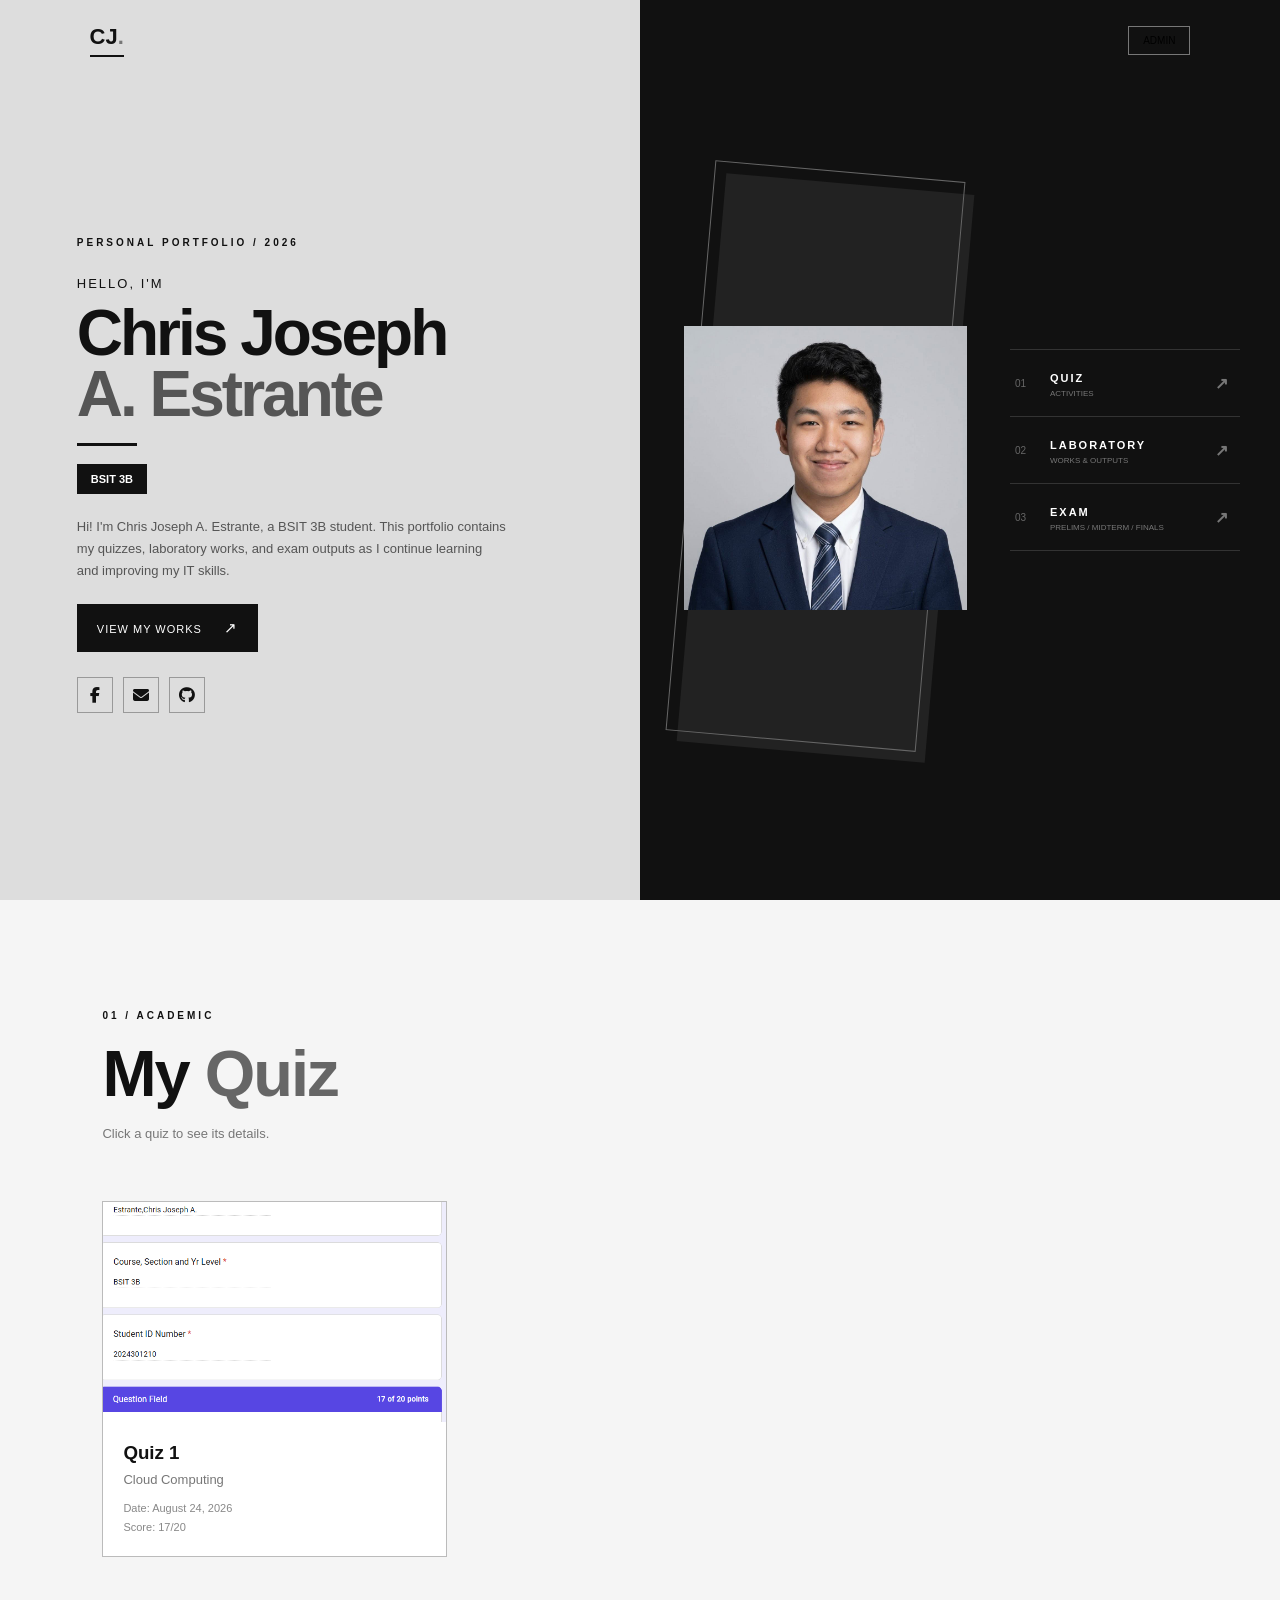
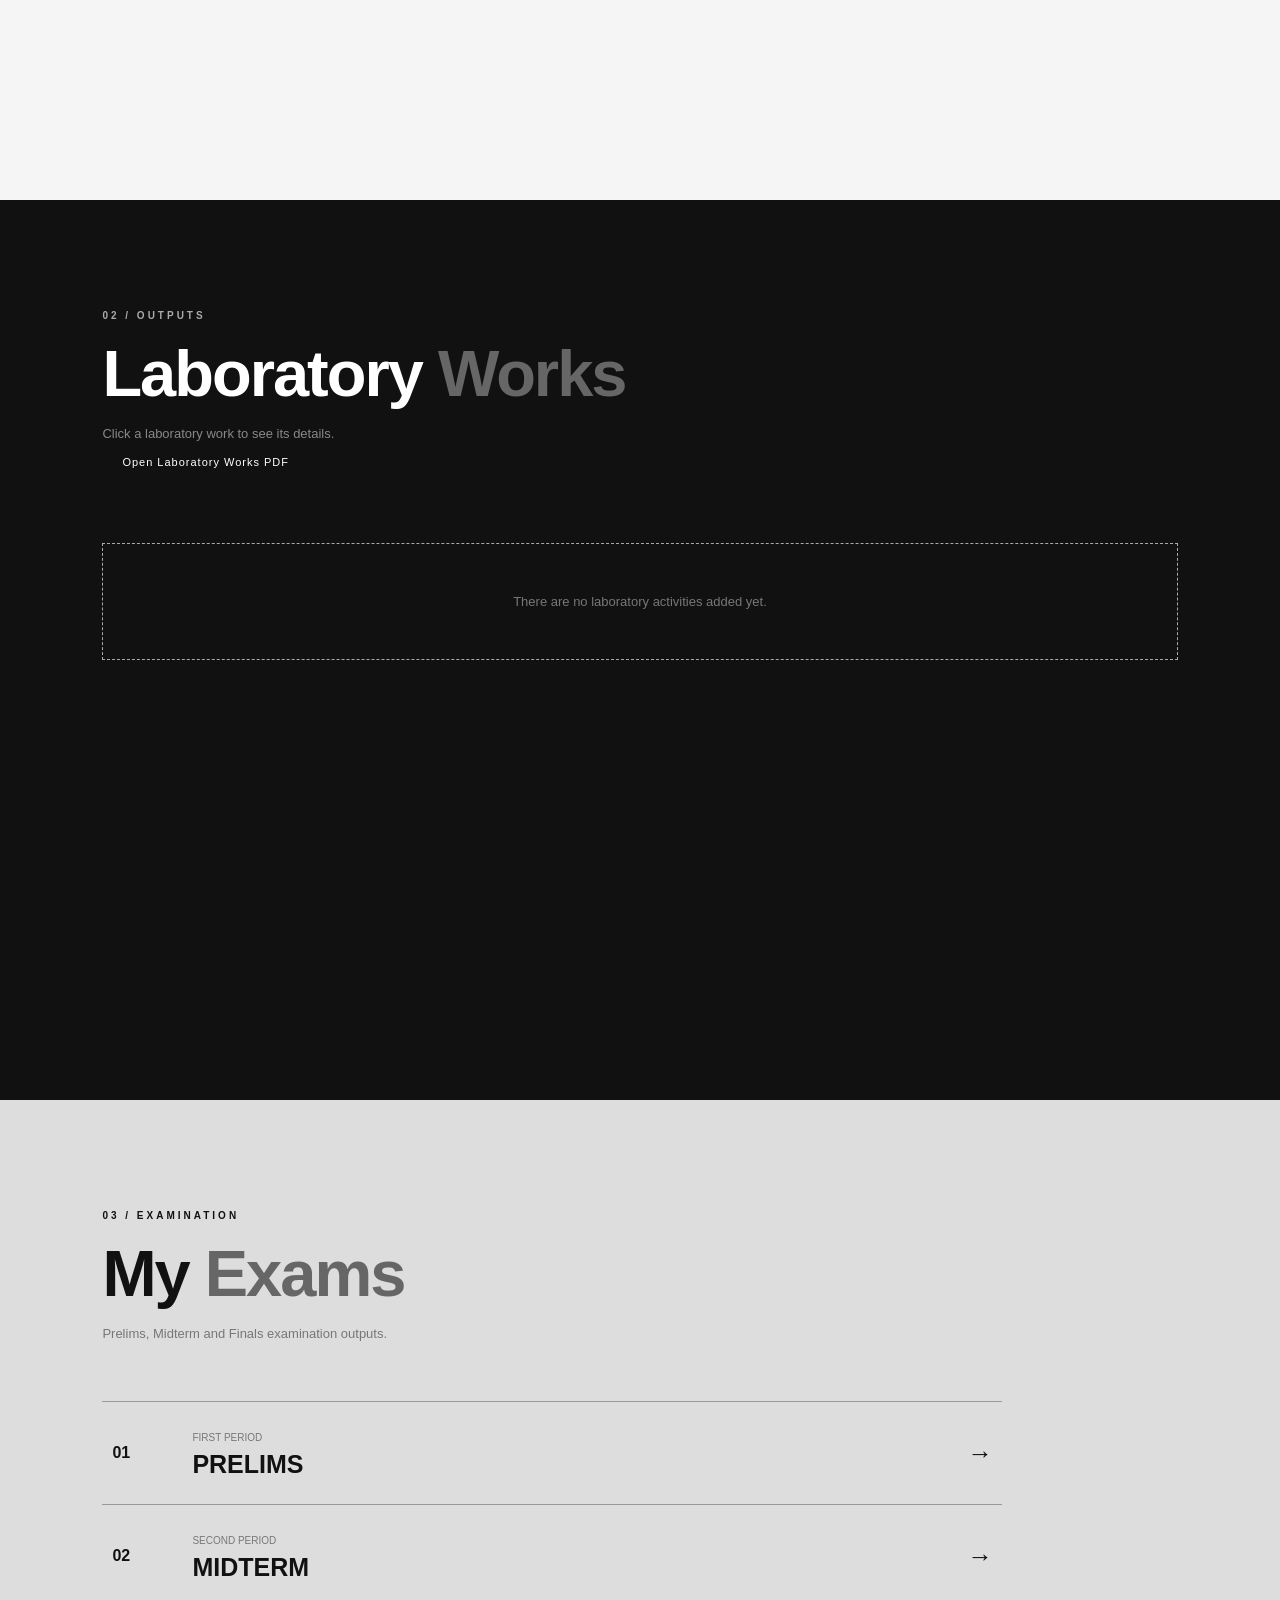
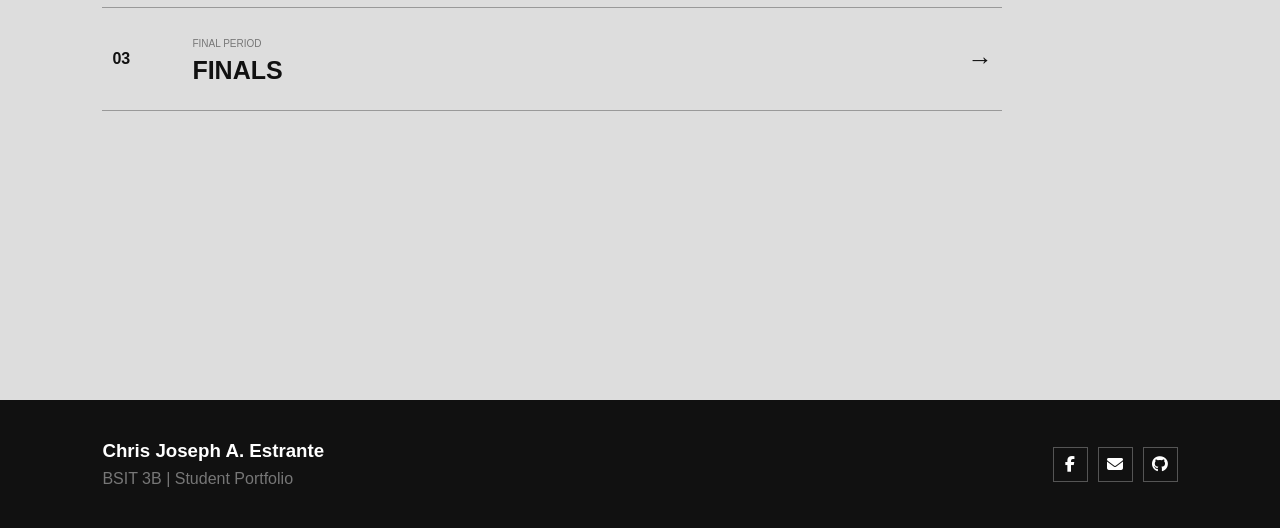
==== MyPortfolio-main/index.html @ 3bdde9f1 "Add files via upload" ====
<!DOCTYPE html>
<html lang="en">
<head>
 
  <title>Chris Joseph A. Estrante</title>
  <link rel="stylesheet" href="style.css">
  <link rel="stylesheet" href="https://cdnjs.cloudflare.com/ajax/libs/font-awesome/6.5.2/css/all.min.css">

</head>
<body>

<header>
  <div class="logo">CJ<span>.</span></div>
  <button class="admin-login" onclick="openLogin()">ADMIN</button>
</header>

<section class="home" id="home">
  <div class="home-text">
    <p class="small-title">PERSONAL PORTFOLIO / 2026</p>
    <p class="hello">HELLO, I'M</p>
    <h1>Chris Joseph <span>A. Estrante</span></h1>
    <div class="line"></div>
    <h4>BSIT 3B</h4>
    <p class="intro">
      Hi! I'm Chris Joseph A. Estrante, a BSIT 3B student.
      This portfolio contains my quizzes, laboratory works, and exam outputs as I continue learning and improving my IT skills.
    </p>

    <a href="#quiz" class="button">VIEW MY WORKS <span>↗</span></a>

    <div class="socials">
      <a href="https://www.facebook.com/chris.joseph.anonuevo" target="_blank"><i class="fa-brands fa-facebook-f"></i></a>
      <a href="mailto:chrisjosephestrante@gmail.com"><i class="fa-solid fa-envelope"></i></a>
      <a href="https://github.com/cjaestrante-max" target="_blank"><i class="fa-brands fa-github"></i></a>
    </div>
  </div>

  <div class="black-side">
    <div class="photo-area">
      <div class="photo-shape"></div>
      <img src="images/profile.png" alt="Chris Joseph A. Estrante">
    </div>

    <div class="quick-menu">
      <a href="#quiz">
        <span>01</span>
        <div><b>QUIZ</b><small>ACTIVITIES</small></div>
        <strong>↗</strong>
      </a>

      <a href="#laboratory">
        <span>02</span>
        <div><b>LABORATORY</b><small>WORKS & OUTPUTS</small></div>
        <strong>↗</strong>
      </a>

      <a href="#exam">
        <span>03</span>
        <div><b>EXAM</b><small>PRELIMS / MIDTERM / FINALS</small></div>
        <strong>↗</strong>
      </a>
    </div>
  </div>
</section>

<section class="section" id="quiz">
  <p class="number">01 / ACADEMIC</p>
  <h2>My <span>Quiz</span></h2>
  <p class="desc">Click a quiz to see its details.</p>

  <div class="cards" id="quizList"></div>
</section>

<section class="section laboratory" id="laboratory">
  <p class="number">02 / OUTPUTS</p>
  <h2>Laboratory <span>Works</span></h2>
  <p class="desc">Click a laboratory work to see its details.</p>
  <a href="files/Estrante Labaratory.pdf" target="_blank" class="button">Open Laboratory Works PDF</a>
  </div>
  <div class="cards" id="labList"></div>
</section>

<section class="section exam" id="exam">
  <p class="number">03 / EXAMINATION</p>
  <h2>My <span>Exams</span></h2>
  <p class="desc">Prelims, Midterm and Finals examination outputs.</p>

  <div class="exam-list">
    <div class="exam-card" onclick="openExam('Prelims')">
      <b>01</b>
      <div><small>FIRST PERIOD</small><h3>PRELIMS</h3></div>
      <strong>→</strong>
    </div>

    <div class="exam-card" onclick="openExam('Midterm')">
      <b>02</b>
      <div><small>SECOND PERIOD</small><h3>MIDTERM</h3></div>
      <strong>→</strong>
    </div>

    <div class="exam-card" onclick="openExam('Finals')">
      <b>03</b>
      <div><small>FINAL PERIOD</small><h3>FINALS</h3></div>
      <strong>→</strong>
    </div>
  </div>
</section>


<div class="modal" id="loginModal">
  <div class="form-box">
    <button class="close" onclick="closeLogin()">×</button>
    <p>ADMIN</p>
    <h2>Admin Login</h2>

    <label>Password</label>
    <input type="password" id="adminPassword" placeholder="Enter password">

    <button class="add-btn" onclick="loginAdmin()">LOGIN</button>
  </div>
</div>


<div class="modal" id="form">
  <div class="form-box">
    <button class="close" onclick="closeForm()">×</button>

    <p id="formType">QUIZ</p>
    <h2 id="formTitle">Add Quiz</h2>

    <label>Picture / Screenshot</label>
    <input type="file" id="picture" accept="image/*">

    <label>Title</label>
    <input type="text" id="title" placeholder="Example: Quiz 1">

    <label>Course</label>
    <input type="text" id="course" placeholder="Example: Cloud Computing">

    <label>Date Submission</label>
    <input type="date" id="submissionDate">

    <label>Score</label>
    <input type="text" id="score" placeholder="Example: 17/20">

    <label>Overview</label>
    <textarea id="description" placeholder="Write something about your output"></textarea>

    <button class="add-btn" onclick="addOutput()">ADD OUTPUT</button>
  </div>
</div>


<div class="modal" id="examForm">
  <div class="form-box">
    <button class="close" onclick="closeExam()">×</button>

    <p>EXAMINATION</p>
    <h2 id="examTitle">PRELIMS</h2>

    <div id="examList"></div>

    <button class="add-btn admin-only" id="examAddButton" onclick="addExam()">+ ADD EXAM OUTPUT</button>

    <input type="file" id="examPicture" accept="image/*" hidden>
  </div>
</div>


<div class="modal" id="detailModal">
  <div class="form-box detail-box">
    <button class="close" onclick="closeDetails()">×</button>

    <p id="detailType">QUIZ</p>
    <h2 id="detailTitle">Quiz 1</h2>

    <div id="detailImageContainer"></div>

    <div class="details">
      <p><b>Course:</b> <span id="detailCourse"></span></p>
      <p><b>Date Submission:</b> <span id="detailDate"></span></p>
      <p><b>Score:</b> <span id="detailScore"></span></p>
      <p><b>Overview:</b> <span id="detailDescription"></span></p>
    </div>

    <button class="add-btn remove-detail" id="detailRemove" onclick="deleteCurrentOutput()">REMOVE</button>
  </div>
</div>


<div class="image-viewer" id="imageViewer" onclick="closeImage()">
  <button class="viewer-close" onclick="closeImage()">×</button>
  <img id="bigImage" src="" alt="Full Output">
</div>

<footer>
  <div>
    <h3>Chris Joseph A. Estrante</h3>
    <p>BSIT 3B | Student Portfolio</p>
  </div>

  <div class="footer-socials">
    <a href="https://www.facebook.com/chris.joseph.anonuevo" target="_blank"><i class="fa-brands fa-facebook-f"></i></a>
    <a href="mailto:chrisjosephestrante@gmail.com"><i class="fa-solid fa-envelope"></i></a>
    <a href="https://github.com/cjaestrante-max" target="_blank"><i class="fa-brands fa-github"></i></a>
  </div>

<script src="script.js"></script>
</body>
</html>
---- MyPortfolio-main/style.css ----
* {
  margin: 0;
  padding: 0;
  box-sizing: border-box;
  scroll-behavior: smooth;
}

body {
  font-family: Arial, sans-serif;
  background: #f5f5f5;
  color: #111;
}

header {
  height: 80px;
  padding: 0 7%;
  display: flex;
  align-items: center;
  justify-content: space-between;
  position: absolute;
  width: 100%;
  z-index: 10;
}

.logo {
  font-size: 22px;
  font-weight: bold;
  border-bottom: 2px solid #111;
  padding-bottom: 5px;
}

.logo span {
  color: #777;
}

.admin-login {
  background: transparent;
  border: 1px solid #777;
  padding: 8px 14px;
  font-size: 10px;
  cursor: pointer;
}

.admin-login:hover {
  background: #111;
  color: white;
}

.home {
  min-height: 100vh;
  display: grid;
  grid-template-columns: 50% 50%;
  background: #ddd;
  position: relative;
  overflow: hidden;
}

.home-text {
  padding: 120px 8% 70px 12%;
  display: flex;
  flex-direction: column;
  justify-content: center;
  position: relative;
  z-index: 3;
}

.small-title {
  font-size: 10px;
  letter-spacing: 3px;
  font-weight: bold;
  margin-bottom: 28px;
}

.hello {
  font-size: 13px;
  letter-spacing: 2px;
}

.home h1 {
  font-size: 64px;
  line-height: .95;
  margin: 12px 0 18px;
  letter-spacing: -3px;
}

.home h1 span {
  display: block;
  color: #555;
}

.line {
  width: 60px;
  height: 3px;
  background: #111;
  margin-bottom: 18px;
}

.home h4 {
  background: #111;
  color: white;
  padding: 9px 14px;
  width: fit-content;
  font-size: 11px;
}

.intro {
  max-width: 430px;
  color: #555;
  line-height: 1.7;
  font-size: 13px;
  margin: 22px 0;
}

.button {
  display: inline-block;
  background: #111;
  color: white;
  text-decoration: none;
  padding: 15px 20px;
  width: fit-content;
  font-size: 11px;
  letter-spacing: 1px;
}

.button span {
  margin-left: 18px;
  font-size: 15px;
}

.socials {
  display: flex;
  gap: 10px;
  margin-top: 25px;
}

.socials a {
  width: 36px;
  height: 36px;
  border: 1px solid #999;
  color: #111;
  display: flex;
  align-items: center;
  justify-content: center;
  text-decoration: none;
}

.socials a:hover {
  background: #111;
  color: white;
}

.black-side {
  background: #111;
  min-height: 100vh;
  position: relative;
  color: white;
  overflow: hidden;
}

.photo-area {
  position: absolute;
  left: 2%;
  top: 52%;
  transform: translateY(-50%);
  width: 54%;
  height: 72%;
  display: flex;
  align-items: center;
  justify-content: center;
  z-index: 2;
}

.photo-shape {
  position: absolute;
  width: 72%;
  height: 88%;
  background: #222;
  transform: rotate(5deg);
}

.photo-shape::before {
  content: "";
  position: absolute;
  width: 100%;
  height: 100%;
  border: 1px solid #666;
  left: -12px;
  top: -12px;
}

.photo-area img {
  width: 82%;
  height: 94%;
  object-fit: contain;
  position: relative;
  z-index: 2;
}

.quick-menu {
  position: absolute;
  right: 40px;
  top: 50%;
  transform: translateY(-50%);
  width: 230px;
  z-index: 4;
}

.quick-menu a {
  display: grid;
  grid-template-columns: 35px 1fr 20px;
  align-items: center;
  padding: 18px 5px;
  border-bottom: 1px solid #333;
  color: white;
  text-decoration: none;
  transition: .2s;
}

.quick-menu a:first-child {
  border-top: 1px solid #333;
}

.quick-menu a:hover {
  padding-left: 12px;
  background: #222;
}

.quick-menu span {
  color: #666;
  font-size: 10px;
}

.quick-menu b {
  font-size: 11px;
  letter-spacing: 2px;
}

.quick-menu small {
  display: block;
  color: #777;
  font-size: 8px;
  margin-top: 3px;
}

.quick-menu strong {
  color: #777;
}

.section {
  min-height: 100vh;
  padding: 110px 8%;
}

.number {
  font-size: 10px;
  letter-spacing: 3px;
  font-weight: bold;
}

.section h2 {
  font-size: 65px;
  margin: 15px 0;
  letter-spacing: -2px;
}

.section h2 span {
  color: #666;
}

.desc {
  color: #777;
  font-size: 13px;
}

.cards {
  display: grid;
  grid-template-columns: repeat(3, 1fr);
  gap: 20px;
  margin-top: 60px;
}

.add-card {
  min-height: 250px;
  border: 1px solid #bbb;
  display: flex;
  flex-direction: column;
  align-items: center;
  justify-content: center;
  text-align: center;
  cursor: pointer;
}

.add-card:hover {
  background: #111;
  color: white;
}

.add-card p {
  color: #777;
  margin-top: 10px;
  font-size: 12px;
}

.plus {
  font-size: 35px;
  margin-bottom: 15px;
}

.output-card {
  border: 1px solid #bbb;
  background: white;
  position: relative;
  overflow: hidden;
  cursor: pointer;
  transition: .2s;
}

.output-card:hover {
  transform: translateY(-4px);
  box-shadow: 0 8px 20px rgba(0,0,0,.12);
}

.output-card img {
  width: 100%;
  height: 220px;
  object-fit: cover;
  display: block;
}

.no-picture {
  height: 220px;
  background: #ddd;
  display: flex;
  align-items: center;
  justify-content: center;
  color: #777;
  font-size: 12px;
}

.output-info {
  padding: 20px;
}

.output-info h3 {
  margin-bottom: 8px;
}

.output-info p {
  color: #777;
  font-size: 13px;
}

.output-meta {
  color: #888;
  font-size: 11px;
  line-height: 1.7;
  margin-top: 12px;
}

.laboratory {
  background: #111;
  color: white;
}

.laboratory .desc {
  color: #888;
}

.laboratory .number {
  color: #aaa;
}

.laboratory .add-card {
  background: #111;
  border-color: #444;
}

.laboratory .add-card:hover {
  background: white;
  color: #111;
}

.laboratory .output-card {
  background: #181818;
  border-color: #444;
}

.laboratory .output-info p,
.laboratory .output-meta {
  color: #999;
}

.laboratory .no-picture {
  background: #222;
}

.empty-message {
  grid-column: 1 / -1;
  border: 1px dashed #aaa;
  padding: 50px 20px;
  text-align: center;
  color: #777;
  font-size: 13px;
}

.exam {
  background: #ddd;
}

.exam-list {
  margin-top: 60px;
  max-width: 900px;
}

.exam-card {
  display: grid;
  grid-template-columns: 80px 1fr 50px;
  align-items: center;
  padding: 25px 10px;
  border-top: 1px solid #999;
  cursor: pointer;
}

.exam-card:last-child {
  border-bottom: 1px solid #999;
}

.exam-card:hover {
  background: #ccc;
}

.exam-card small {
  color: #777;
  font-size: 10px;
}

.exam-card h3 {
  margin-top: 5px;
  font-size: 25px;
}

.exam-card strong {
  font-size: 25px;
  text-align: right;
}

.modal {
  display: none;
  position: fixed;
  inset: 0;
  background: rgba(0,0,0,.75);
  align-items: center;
  justify-content: center;
  z-index: 20;
}

.modal.show {
  display: flex;
}

.form-box {
  background: white;
  width: 90%;
  max-width: 500px;
  padding: 35px;
  position: relative;
  max-height: 90vh;
  overflow-y: auto;
}

.form-box h2 {
  margin: 10px 0 25px;
}

.form-box label {
  display: block;
  font-size: 12px;
  font-weight: bold;
  margin: 15px 0 7px;
}

.form-box input,
.form-box textarea {
  width: 100%;
  padding: 12px;
  border: 1px solid #bbb;
}

.form-box textarea {
  height: 90px;
  resize: none;
}

.close {
  position: absolute;
  right: 15px;
  top: 10px;
  background: none;
  border: none;
  font-size: 28px;
  cursor: pointer;
}

.add-btn {
  margin-top: 20px;
  background: #111;
  color: white;
  border: none;
  padding: 13px 20px;
  cursor: pointer;
}

.detail-image {
  width: 100%;
  max-height: 400px;
  object-fit: contain;
  margin-bottom: 20px;
  cursor: pointer;
  background: #eee;
}

.detail-no-image {
  height: 150px;
  background: #ddd;
  display: flex;
  align-items: center;
  justify-content: center;
  color: #777;
  margin-bottom: 20px;
}

.details p {
  margin: 12px 0;
  color: #555;
  line-height: 1.5;
}

.remove-detail {
  background: #8b0000;
}

.exam-output {
  border: 1px solid #ccc;
  margin-bottom: 15px;
  background: white;
  padding-bottom: 15px;
  cursor: pointer;
}

.exam-output img {
  width: 100%;
  max-height: 250px;
  object-fit: cover;
  display: block;
}

.exam-output h4 {
  padding: 12px 15px 5px;
}

.exam-output p {
  padding: 0 15px;
  color: #777;
  font-size: 12px;
}

.exam-no-picture {
  height: 150px;
  background: #ddd;
  display: flex;
  justify-content: center;
  align-items: center;
  color: #777;
}

.exam-remove {
  margin: 12px 15px 0;
  padding: 8px 12px;
  background: #111;
  color: white;
  border: none;
  cursor: pointer;
}

.image-viewer {
  display: none;
  position: fixed;
  inset: 0;
  background: rgba(0,0,0,.92);
  align-items: center;
  justify-content: center;
  padding: 40px;
  z-index: 50;
}

.image-viewer.show {
  display: flex;
}

.image-viewer img {
  max-width: 95%;
  max-height: 90vh;
  object-fit: contain;
}

.viewer-close {
  position: absolute;
  top: 20px;
  right: 30px;
  background: none;
  border: none;
  color: white;
  font-size: 40px;
  cursor: pointer;
}

footer {
  background: #111;
  color: white;
  padding: 40px 8%;
  display: flex;
  justify-content: space-between;
  align-items: center;
}

footer p {
  color: #777;
  margin-top: 8px;
}

.footer-socials {
  display: flex;
  gap: 10px;
}

.footer-socials a {
  color: white;
  border: 1px solid #555;
  width: 35px;
  height: 35px;
  display: flex;
  align-items: center;
  justify-content: center;
  text-decoration: none;
}

.admin-only {
  display: none;
}

body.admin-mode .admin-only {
  display: flex;
}

@media (max-width: 1000px) {
  .home {
    grid-template-columns: 50% 50%;
  }

  .home h1 {
    font-size: 50px;
  }

  .photo-area {
    left: -45px;
  }

  .photo-area img {
    width: 300px;
    height: 430px;
  }

  .quick-menu {
    right: 20px;
    width: 190px;
  }
}

@media (max-width: 800px) {
  .home {
    display: flex;
    flex-direction: column;
  }

  .home-text {
    padding: 120px 8% 50px;
  }

  .home h1 {
    font-size: 45px;
  }

  .black-side {
    min-height: 650px;
  }

  .photo-area {
    left: 50%;
    top: 45%;
    transform: translate(-50%,-50%);
  }

  .photo-area img {
    width: 280px;
    height: 390px;
  }

  .quick-menu {
    top: auto;
    bottom: 25px;
    right: 8%;
    width: 84%;
    transform: none;
  }

  .cards {
    grid-template-columns: 1fr;
  }

  .section {
    padding: 80px 6%;
  }

  .section h2 {
    font-size: 48px;
  }

  footer {
    flex-direction: column;
    gap: 25px;
    text-align: center;
  }
}
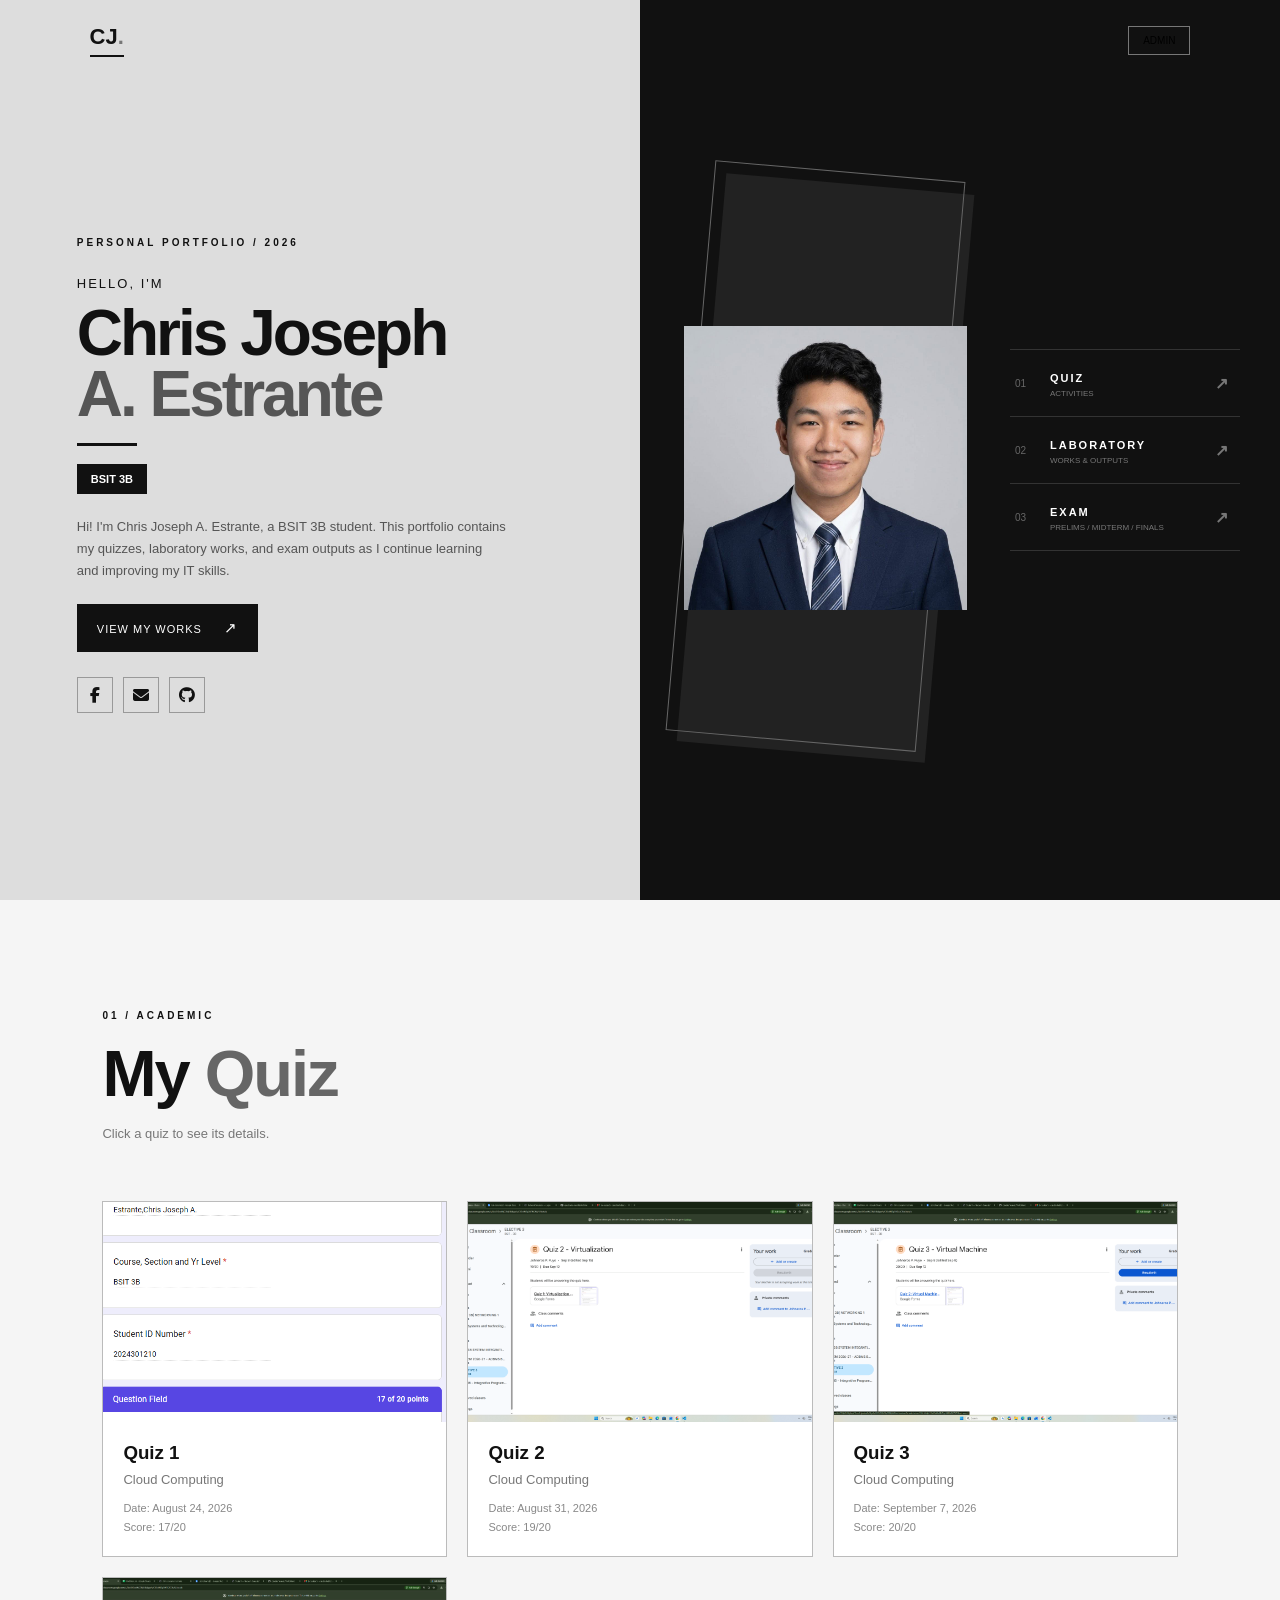
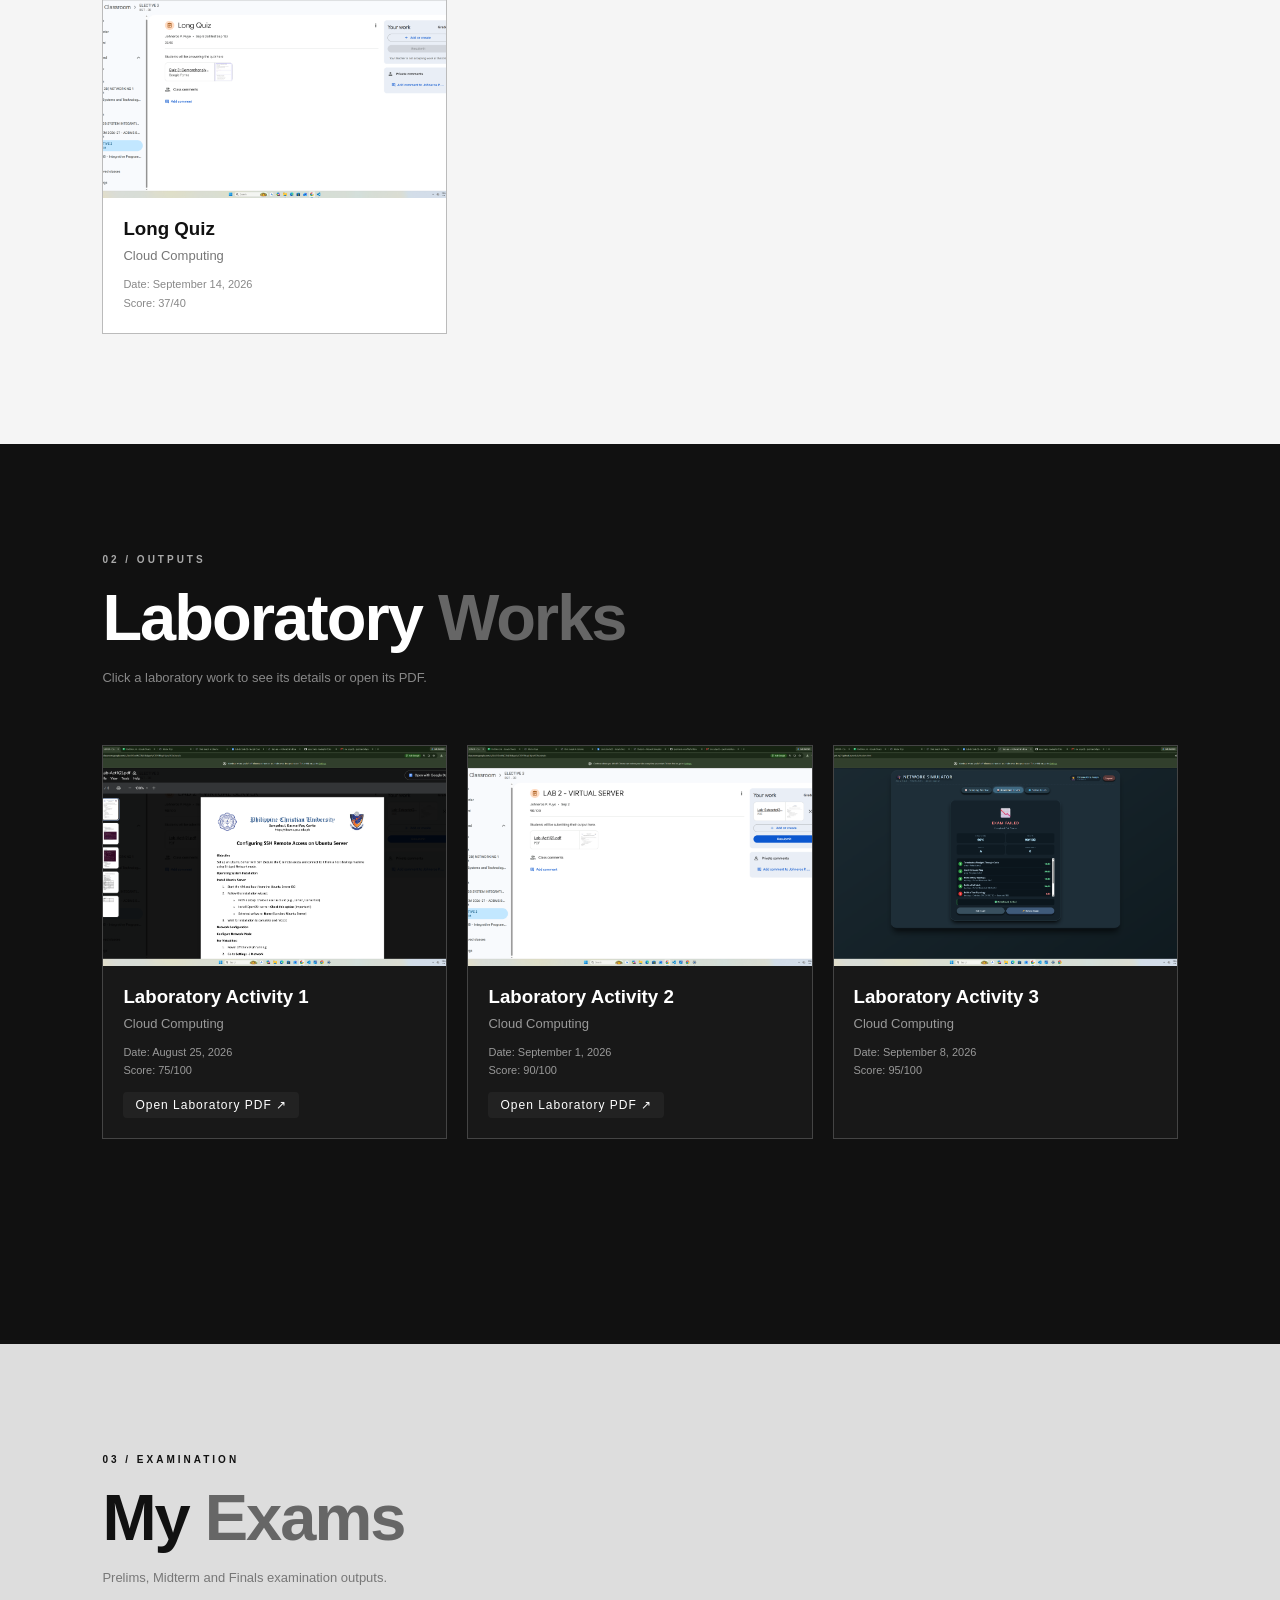
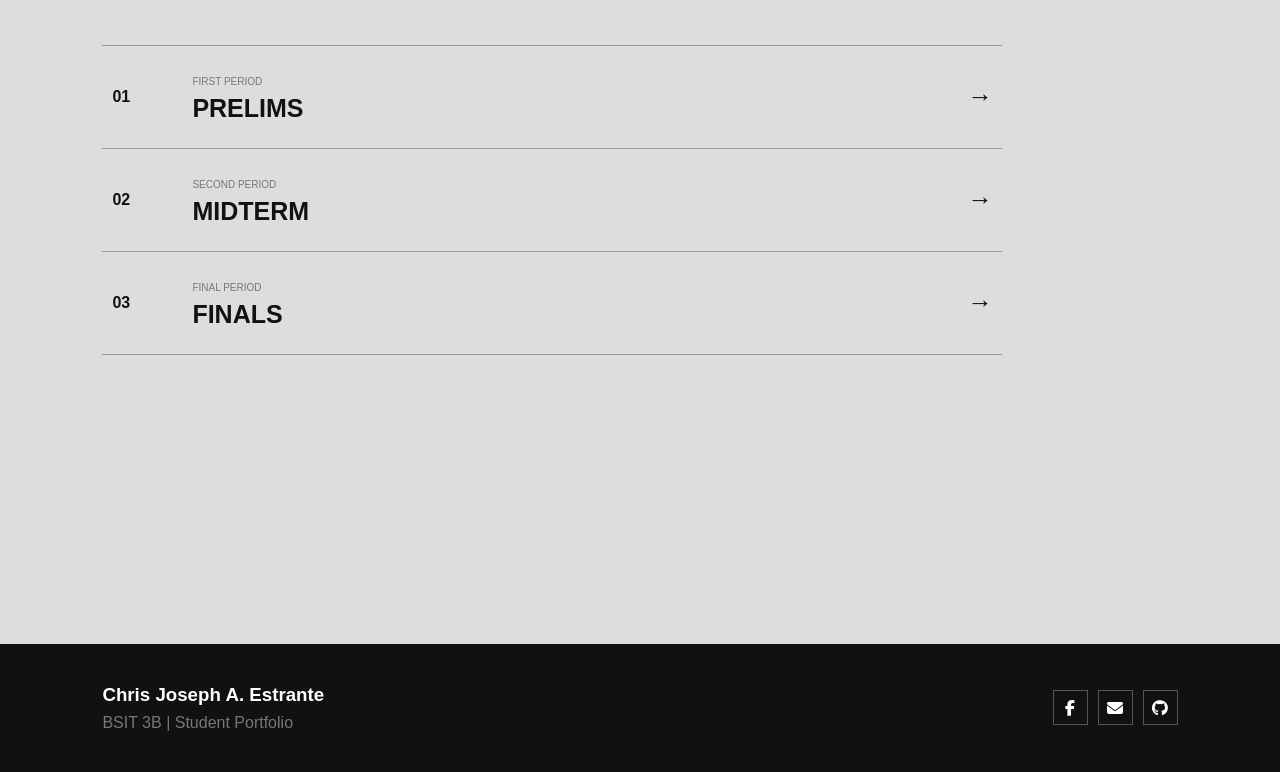
==== commit 7ef33753: "Update portfolio" ====
--- a/MyPortfolio-main/index.html
+++ b/MyPortfolio-main/index.html
@@ -1,209 +1,205 @@
 <!DOCTYPE html>
 <html lang="en">
 <head>
- 
-  <title>Chris Joseph A. Estrante</title>
-  <link rel="stylesheet" href="style.css">
-  <link rel="stylesheet" href="https://cdnjs.cloudflare.com/ajax/libs/font-awesome/6.5.2/css/all.min.css">
-
+<meta charset="UTF-8">
+<meta name="viewport" content="width=device-width, initial-scale=1.0">
+<title>Chris Joseph A. Estrante</title>
+<link rel="stylesheet" href="style.css">
+<link rel="stylesheet" href="https://cdnjs.cloudflare.com/ajax/libs/font-awesome/6.5.2/css/all.min.css">
 </head>
 <body>
 
 <header>
-  <div class="logo">CJ<span>.</span></div>
-  <button class="admin-login" onclick="openLogin()">ADMIN</button>
+<div class="logo">CJ<span>.</span></div>
+<button class="admin-login" onclick="openLogin()">ADMIN</button>
 </header>
 
 <section class="home" id="home">
-  <div class="home-text">
-    <p class="small-title">PERSONAL PORTFOLIO / 2026</p>
-    <p class="hello">HELLO, I'M</p>
-    <h1>Chris Joseph <span>A. Estrante</span></h1>
-    <div class="line"></div>
-    <h4>BSIT 3B</h4>
-    <p class="intro">
-      Hi! I'm Chris Joseph A. Estrante, a BSIT 3B student.
-      This portfolio contains my quizzes, laboratory works, and exam outputs as I continue learning and improving my IT skills.
-    </p>
-
-    <a href="#quiz" class="button">VIEW MY WORKS <span>↗</span></a>
-
-    <div class="socials">
-      <a href="https://www.facebook.com/chris.joseph.anonuevo" target="_blank"><i class="fa-brands fa-facebook-f"></i></a>
-      <a href="mailto:chrisjosephestrante@gmail.com"><i class="fa-solid fa-envelope"></i></a>
-      <a href="https://github.com/cjaestrante-max" target="_blank"><i class="fa-brands fa-github"></i></a>
-    </div>
-  </div>
-
-  <div class="black-side">
-    <div class="photo-area">
-      <div class="photo-shape"></div>
-      <img src="images/profile.png" alt="Chris Joseph A. Estrante">
-    </div>
-
-    <div class="quick-menu">
-      <a href="#quiz">
-        <span>01</span>
-        <div><b>QUIZ</b><small>ACTIVITIES</small></div>
-        <strong>↗</strong>
-      </a>
-
-      <a href="#laboratory">
-        <span>02</span>
-        <div><b>LABORATORY</b><small>WORKS & OUTPUTS</small></div>
-        <strong>↗</strong>
-      </a>
-
-      <a href="#exam">
-        <span>03</span>
-        <div><b>EXAM</b><small>PRELIMS / MIDTERM / FINALS</small></div>
-        <strong>↗</strong>
-      </a>
-    </div>
-  </div>
+<div class="home-text">
+<p class="small-title">PERSONAL PORTFOLIO / 2026</p>
+<p class="hello">HELLO, I'M</p>
+<h1>Chris Joseph <span>A. Estrante</span></h1>
+<div class="line"></div>
+<h4>BSIT 3B</h4>
+<p class="intro">
+Hi! I'm Chris Joseph A. Estrante, a BSIT 3B student.
+This portfolio contains my quizzes, laboratory works, and exam outputs as I continue learning and improving my IT skills.
+</p>
+
+<a href="#quiz" class="button">VIEW MY WORKS <span>↗</span></a>
+
+<div class="socials">
+<a href="https://www.facebook.com/chris.joseph.anonuevo" target="_blank"><i class="fa-brands fa-facebook-f"></i></a>
+<a href="mailto:chrisjosephestrante@gmail.com"><i class="fa-solid fa-envelope"></i></a>
+<a href="https://github.com/cjaestrante-max" target="_blank"><i class="fa-brands fa-github"></i></a>
+</div>
+</div>
+
+<div class="black-side">
+<div class="photo-area">
+<div class="photo-shape"></div>
+<img src="images/profile.png" alt="Chris Joseph A. Estrante">
+</div>
+
+<div class="quick-menu">
+<a href="#quiz">
+<span>01</span>
+<div><b>QUIZ</b><small>ACTIVITIES</small></div>
+<strong>↗</strong>
+</a>
+
+<a href="#laboratory">
+<span>02</span>
+<div><b>LABORATORY</b><small>WORKS & OUTPUTS</small></div>
+<strong>↗</strong>
+</a>
+
+<a href="#exam">
+<span>03</span>
+<div><b>EXAM</b><small>PRELIMS / MIDTERM / FINALS</small></div>
+<strong>↗</strong>
+</a>
+</div>
+</div>
 </section>
 
 <section class="section" id="quiz">
-  <p class="number">01 / ACADEMIC</p>
-  <h2>My <span>Quiz</span></h2>
-  <p class="desc">Click a quiz to see its details.</p>
-
-  <div class="cards" id="quizList"></div>
+<p class="number">01 / ACADEMIC</p>
+<h2>My <span>Quiz</span></h2>
+<p class="desc">Click a quiz to see its details.</p>
+
+<div class="cards" id="quizList"></div>
 </section>
 
 <section class="section laboratory" id="laboratory">
-  <p class="number">02 / OUTPUTS</p>
-  <h2>Laboratory <span>Works</span></h2>
-  <p class="desc">Click a laboratory work to see its details.</p>
-  <a href="files/Estrante Labaratory.pdf" target="_blank" class="button">Open Laboratory Works PDF</a>
-  </div>
-  <div class="cards" id="labList"></div>
+<p class="number">02 / OUTPUTS</p>
+<h2>Laboratory <span>Works</span></h2>
+<p class="desc">Click a laboratory work to see its details or open its PDF.</p>
+
+<div class="cards" id="labList"></div>
 </section>
 
 <section class="section exam" id="exam">
-  <p class="number">03 / EXAMINATION</p>
-  <h2>My <span>Exams</span></h2>
-  <p class="desc">Prelims, Midterm and Finals examination outputs.</p>
-
-  <div class="exam-list">
-    <div class="exam-card" onclick="openExam('Prelims')">
-      <b>01</b>
-      <div><small>FIRST PERIOD</small><h3>PRELIMS</h3></div>
-      <strong>→</strong>
-    </div>
-
-    <div class="exam-card" onclick="openExam('Midterm')">
-      <b>02</b>
-      <div><small>SECOND PERIOD</small><h3>MIDTERM</h3></div>
-      <strong>→</strong>
-    </div>
-
-    <div class="exam-card" onclick="openExam('Finals')">
-      <b>03</b>
-      <div><small>FINAL PERIOD</small><h3>FINALS</h3></div>
-      <strong>→</strong>
-    </div>
-  </div>
-</section>
-
+<p class="number">03 / EXAMINATION</p>
+<h2>My <span>Exams</span></h2>
+<p class="desc">Prelims, Midterm and Finals examination outputs.</p>
+
+<div class="exam-list">
+<div class="exam-card" onclick="openExam('Prelims')">
+<b>01</b>
+<div><small>FIRST PERIOD</small><h3>PRELIMS</h3></div>
+<strong>→</strong>
+</div>
+
+<div class="exam-card" onclick="openExam('Midterm')">
+<b>02</b>
+<div><small>SECOND PERIOD</small><h3>MIDTERM</h3></div>
+<strong>→</strong>
+</div>
+
+<div class="exam-card" onclick="openExam('Finals')">
+<b>03</b>
+<div><small>FINAL PERIOD</small><h3>FINALS</h3></div>
+<strong>→</strong>
+</div>
+</div>
+</section>
 
 <div class="modal" id="loginModal">
-  <div class="form-box">
-    <button class="close" onclick="closeLogin()">×</button>
-    <p>ADMIN</p>
-    <h2>Admin Login</h2>
-
-    <label>Password</label>
-    <input type="password" id="adminPassword" placeholder="Enter password">
-
-    <button class="add-btn" onclick="loginAdmin()">LOGIN</button>
-  </div>
-</div>
-
+<div class="form-box">
+<button class="close" onclick="closeLogin()">×</button>
+<p>ADMIN</p>
+<h2>Admin Login</h2>
+
+<label>Password</label>
+<input type="password" id="adminPassword" placeholder="Enter password">
+
+<button class="add-btn" onclick="loginAdmin()">LOGIN</button>
+</div>
+</div>
 
 <div class="modal" id="form">
-  <div class="form-box">
-    <button class="close" onclick="closeForm()">×</button>
-
-    <p id="formType">QUIZ</p>
-    <h2 id="formTitle">Add Quiz</h2>
-
-    <label>Picture / Screenshot</label>
-    <input type="file" id="picture" accept="image/*">
-
-    <label>Title</label>
-    <input type="text" id="title" placeholder="Example: Quiz 1">
-
-    <label>Course</label>
-    <input type="text" id="course" placeholder="Example: Cloud Computing">
-
-    <label>Date Submission</label>
-    <input type="date" id="submissionDate">
-
-    <label>Score</label>
-    <input type="text" id="score" placeholder="Example: 17/20">
-
-    <label>Overview</label>
-    <textarea id="description" placeholder="Write something about your output"></textarea>
-
-    <button class="add-btn" onclick="addOutput()">ADD OUTPUT</button>
-  </div>
-</div>
-
+<div class="form-box">
+<button class="close" onclick="closeForm()">×</button>
+
+<p id="formType">QUIZ</p>
+<h2 id="formTitle">Add Quiz</h2>
+
+<label>Picture / Screenshot</label>
+<input type="file" id="picture" accept="image/*">
+
+<label>Title</label>
+<input type="text" id="title" placeholder="Example: Quiz 1">
+
+<label>Course</label>
+<input type="text" id="course" placeholder="Example: Cloud Computing">
+
+<label>Date Submission</label>
+<input type="date" id="submissionDate">
+
+<label>Score</label>
+<input type="text" id="score" placeholder="Example: 17/20">
+
+<label>Overview</label>
+<textarea id="description" placeholder="Write something about your output"></textarea>
+
+<button class="add-btn" onclick="addOutput()">ADD OUTPUT</button>
+</div>
+</div>
 
 <div class="modal" id="examForm">
-  <div class="form-box">
-    <button class="close" onclick="closeExam()">×</button>
-
-    <p>EXAMINATION</p>
-    <h2 id="examTitle">PRELIMS</h2>
-
-    <div id="examList"></div>
-
-    <button class="add-btn admin-only" id="examAddButton" onclick="addExam()">+ ADD EXAM OUTPUT</button>
-
-    <input type="file" id="examPicture" accept="image/*" hidden>
-  </div>
-</div>
-
+<div class="form-box">
+<button class="close" onclick="closeExam()">×</button>
+
+<p>EXAMINATION</p>
+<h2 id="examTitle">PRELIMS</h2>
+
+<div id="examList"></div>
+
+<button class="add-btn admin-only" id="examAddButton" onclick="addExam()">+ ADD EXAM OUTPUT</button>
+
+<input type="file" id="examPicture" accept="image/*" hidden>
+</div>
+</div>
 
 <div class="modal" id="detailModal">
-  <div class="form-box detail-box">
-    <button class="close" onclick="closeDetails()">×</button>
-
-    <p id="detailType">QUIZ</p>
-    <h2 id="detailTitle">Quiz 1</h2>
-
-    <div id="detailImageContainer"></div>
-
-    <div class="details">
-      <p><b>Course:</b> <span id="detailCourse"></span></p>
-      <p><b>Date Submission:</b> <span id="detailDate"></span></p>
-      <p><b>Score:</b> <span id="detailScore"></span></p>
-      <p><b>Overview:</b> <span id="detailDescription"></span></p>
-    </div>
-
-    <button class="add-btn remove-detail" id="detailRemove" onclick="deleteCurrentOutput()">REMOVE</button>
-  </div>
-</div>
-
+<div class="form-box detail-box">
+<button class="close" onclick="closeDetails()">×</button>
+
+<p id="detailType">QUIZ</p>
+<h2 id="detailTitle">Quiz 1</h2>
+
+<div id="detailImageContainer"></div>
+
+<div class="details">
+<p><b>Course:</b> <span id="detailCourse"></span></p>
+<p><b>Date Submission:</b> <span id="detailDate"></span></p>
+<p><b>Score:</b> <span id="detailScore"></span></p>
+<p><b>Overview:</b> <span id="detailDescription"></span></p>
+<p id="detailPdfContainer" style="display: none; margin-top: 10px;"></p>
+</div>
+
+<button class="add-btn remove-detail" id="detailRemove" onclick="deleteCurrentOutput()">REMOVE</button>
+</div>
+</div>
 
 <div class="image-viewer" id="imageViewer" onclick="closeImage()">
-  <button class="viewer-close" onclick="closeImage()">×</button>
-  <img id="bigImage" src="" alt="Full Output">
+<button class="viewer-close" onclick="closeImage()">×</button>
+<img id="bigImage" src="" alt="Full Output">
 </div>
 
 <footer>
-  <div>
-    <h3>Chris Joseph A. Estrante</h3>
-    <p>BSIT 3B | Student Portfolio</p>
-  </div>
-
-  <div class="footer-socials">
-    <a href="https://www.facebook.com/chris.joseph.anonuevo" target="_blank"><i class="fa-brands fa-facebook-f"></i></a>
-    <a href="mailto:chrisjosephestrante@gmail.com"><i class="fa-solid fa-envelope"></i></a>
-    <a href="https://github.com/cjaestrante-max" target="_blank"><i class="fa-brands fa-github"></i></a>
-  </div>
+<div>
+<h3>Chris Joseph A. Estrante</h3>
+<p>BSIT 3B | Student Portfolio</p>
+</div>
+
+<div class="footer-socials">
+<a href="https://www.facebook.com/chris.joseph.anonuevo" target="_blank"><i class="fa-brands fa-facebook-f"></i></a>
+<a href="mailto:chrisjosephestrante@gmail.com"><i class="fa-solid fa-envelope"></i></a>
+<a href="https://github.com/cjaestrante-max" target="_blank"><i class="fa-brands fa-github"></i></a>
+</div>
+</footer>
 
 <script src="script.js"></script>
 </body>
